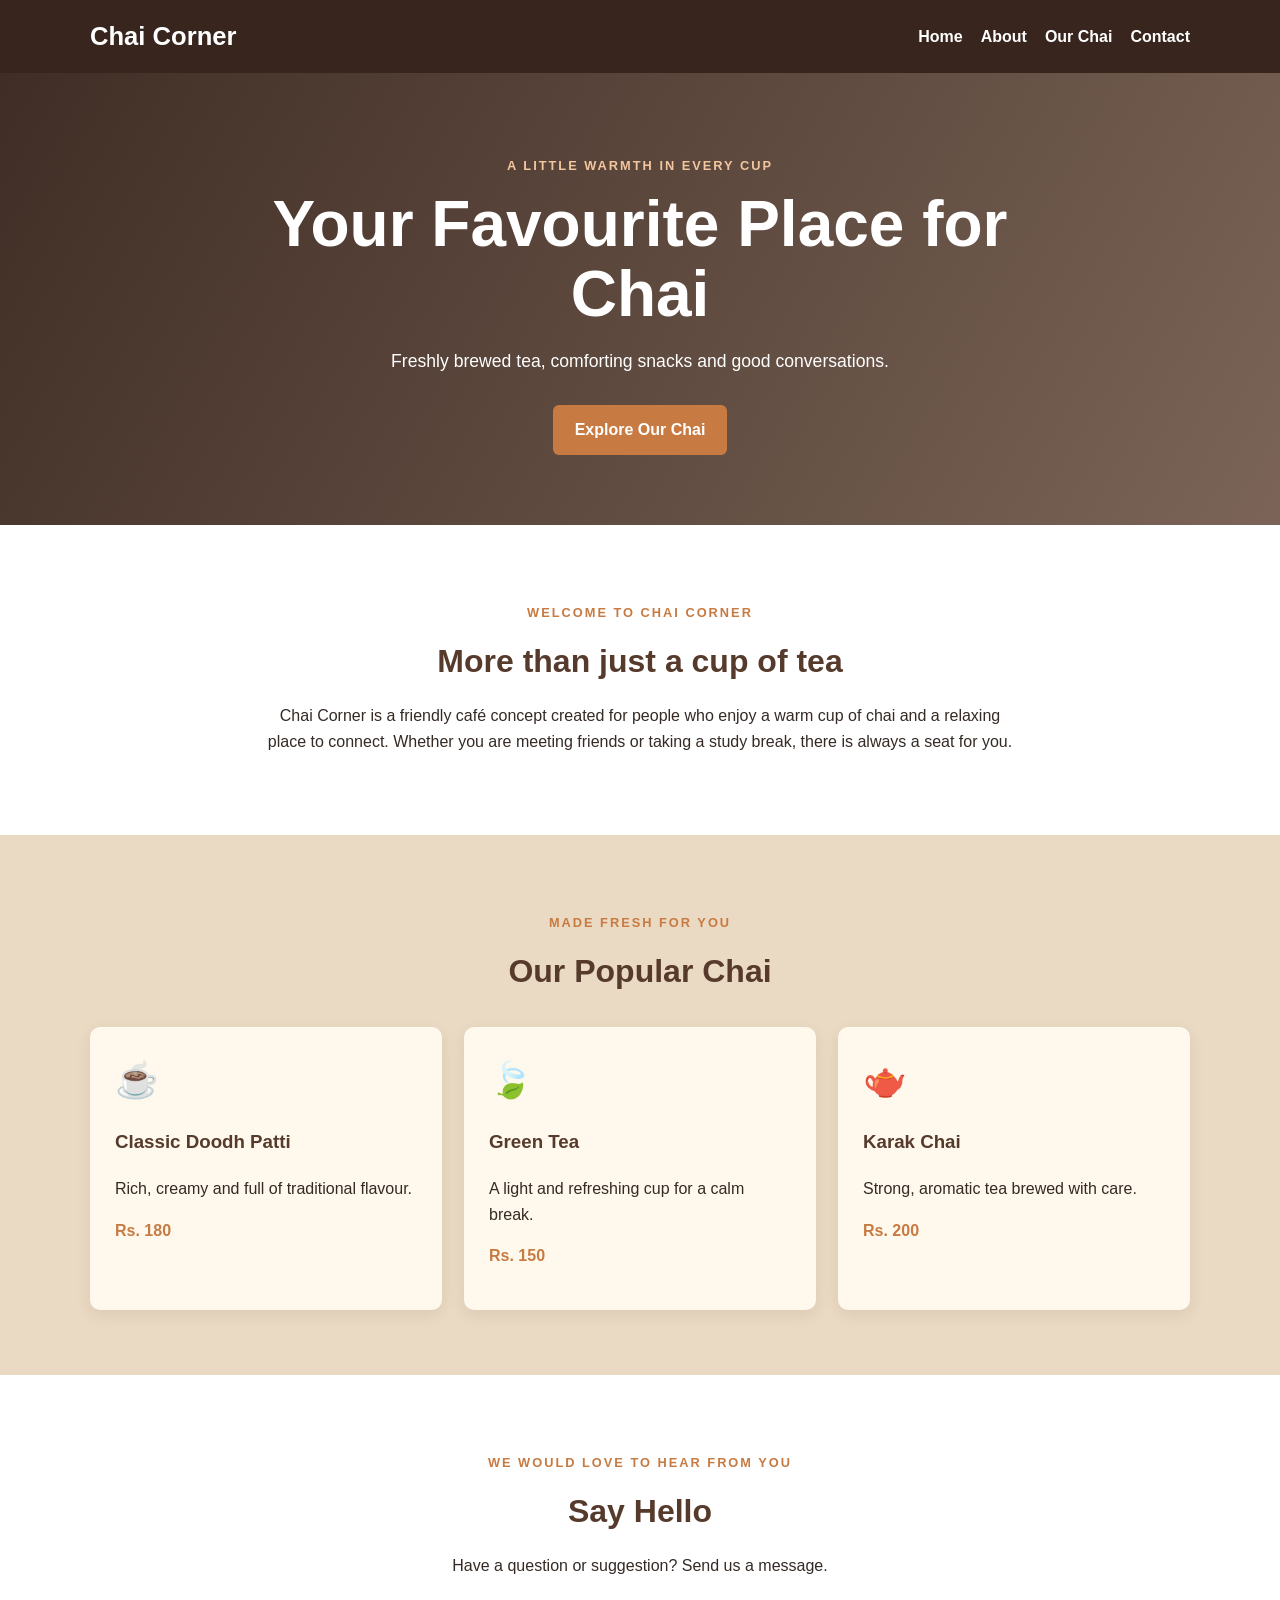
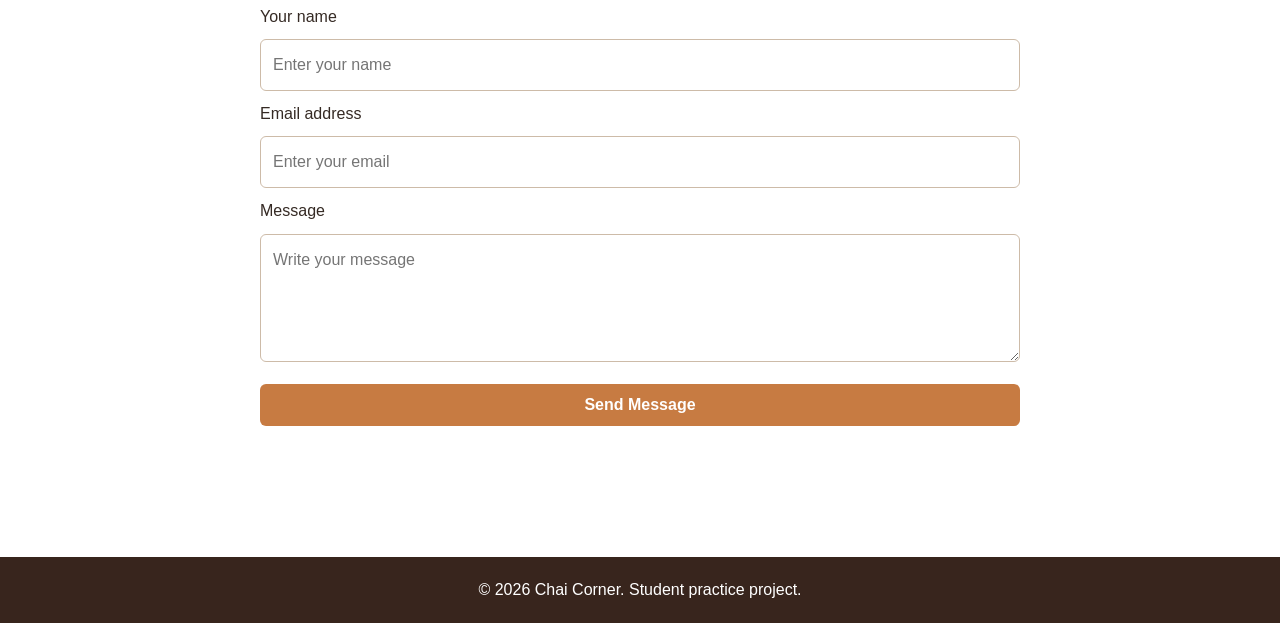
==== index.html @ 20c18619 "added lab 11" ====
<!DOCTYPE html>
<html lang="en">
<head>
    <meta charset="UTF-8">
    <meta name="viewport" content="width=device-width, initial-scale=1.0">
    <title>Chai Corner | Home</title>
    <link rel="stylesheet" href="style.css">
</head>
<body>
    <header class="site-header">
        <div class="container header-content">
            <h1 class="logo">Chai Corner</h1>
            <nav aria-label="Main navigation">
                <a href="#home">Home</a>
                <a href="#about">About</a>
                <a href="#menu">Our Chai</a>
                <a href="#contact">Contact</a>
            </nav>
        </div>
    </header>

    <main>
        <section class="hero" id="home">
            <div class="container hero-content">
                <p class="eyebrow">A little warmth in every cup</p>
                <h2>Your Favourite Place for Chai</h2>
                <p>Freshly brewed tea, comforting snacks and good conversations.</p>
                <a class="button" href="#menu">Explore Our Chai</a>
            </div>
        </section>

        <section class="section about" id="about">
            <div class="container narrow">
                <p class="eyebrow">Welcome to Chai Corner</p>
                <h2>More than just a cup of tea</h2>
                <p>Chai Corner is a friendly café concept created for people who enjoy a warm cup of chai and a relaxing place to connect. Whether you are meeting friends or taking a study break, there is always a seat for you.</p>
            </div>
        </section>

        <section class="section menu-section" id="menu">
            <div class="container">
                <p class="eyebrow">Made fresh for you</p>
                <h2>Our Popular Chai</h2>
                <div class="cards">
                    <article class="card">
                        <div class="card-icon" aria-hidden="true">☕</div>
                        <h3>Classic Doodh Patti</h3>
                        <p>Rich, creamy and full of traditional flavour.</p>
                        <p class="price">Rs. 180</p>
                    </article>
                    <article class="card">
                        <div class="card-icon" aria-hidden="true">🍃</div>
                        <h3>Green Tea</h3>
                        <p>A light and refreshing cup for a calm break.</p>
                        <p class="price">Rs. 150</p>
                    </article>
                    <article class="card">
                        <div class="card-icon" aria-hidden="true">🫖</div>
                        <h3>Karak Chai</h3>
                        <p>Strong, aromatic tea brewed with care.</p>
                        <p class="price">Rs. 200</p>
                    </article>
                </div>
            </div>
        </section>

        <section class="section contact" id="contact">
            <div class="container narrow">
                <p class="eyebrow">We would love to hear from you</p>
                <h2>Say Hello</h2>
                <p>Have a question or suggestion? Send us a message.</p>
                <form id="contactForm">
                    <label for="visitorName">Your name</label>
                    <input type="text" id="visitorName" name="visitorName" placeholder="Enter your name" required>

                    <label for="visitorEmail">Email address</label>
                    <input type="email" id="visitorEmail" name="visitorEmail" placeholder="Enter your email" required>

                    <label for="visitorMessage">Message</label>
                    <textarea id="visitorMessage" name="visitorMessage" rows="4" placeholder="Write your message" required></textarea>

                    <button class="button" type="submit">Send Message</button>
                    <p id="formMessage" class="form-message" role="status"></p>
                </form>
            </div>
        </section>
    </main>

    <footer>
        <div class="container">
            <p>&copy; 2026 Chai Corner. Student practice project.</p>
        </div>
    </footer>

    <script src="script.js"></script>
</body>
</html>
---- style.css ----
/* Chai Corner - Lab 11 starter stylesheet */
:root {
    --brown: #563b2d;
    --deep-brown: #38251d;
    --cream: #fff8ed;
    --beige: #ead9c3;
    --orange: #c77b42;
    --text: #352a24;
}

* {
    box-sizing: border-box;
}

html {
    scroll-behavior: smooth;
}

body {
    margin: 0;
    font-family: Arial, Helvetica, sans-serif;
    color: var(--text);
    background: var(--cream);
    line-height: 1.6;
}

.container {
    width: min(1100px, 90%);
    margin: 0 auto;
}

.narrow {
    max-width: 760px;
}

.site-header {
    background: var(--deep-brown);
    color: white;
    padding: 16px 0;
}

.header-content {
    display: flex;
    align-items: center;
    justify-content: space-between;
    gap: 20px;
}

.logo {
    margin: 0;
    font-size: 1.6rem;
}

nav {
    display: flex;
    flex-wrap: wrap;
    gap: 18px;
}

nav a {
    color: white;
    text-decoration: none;
    font-weight: bold;
}

nav a:hover {
    color: #f2c69e;
}

.hero {
    min-height: 390px;
    display: flex;
    align-items: center;
    color: white;
    background: linear-gradient(120deg, rgba(56, 37, 29, .96), rgba(86, 59, 45, .78));
    text-align: center;
}

.hero-content {
    padding: 70px 0;
}

.hero h2 {
    max-width: 760px;
    margin: 8px auto 14px;
    font-size: clamp(2.2rem, 6vw, 4rem);
    line-height: 1.1;
}

.hero p:not(.eyebrow) {
    font-size: 1.1rem;
}

.eyebrow {
    color: var(--orange);
    text-transform: uppercase;
    letter-spacing: 2px;
    font-size: .8rem;
    font-weight: bold;
}

.hero .eyebrow {
    color: #f2c69e;
}

.button {
    display: inline-block;
    border: 0;
    border-radius: 6px;
    padding: 12px 22px;
    margin-top: 12px;
    background: var(--orange);
    color: white;
    font-size: 1rem;
    font-weight: bold;
    text-decoration: none;
    cursor: pointer;
}

.button:hover {
    background: var(--brown);
}

.section {
    padding: 65px 0;
    text-align: center;
}

.section h2 {
    color: var(--brown);
    font-size: 2rem;
    margin: 5px 0 15px;
}

.about {
    background: white;
}

.menu-section {
    background: var(--beige);
}

.cards {
    display: grid;
    grid-template-columns: repeat(3, 1fr);
    gap: 22px;
    margin-top: 30px;
    text-align: left;
}

.card {
    background: var(--cream);
    padding: 25px;
    border-radius: 10px;
    box-shadow: 0 5px 16px rgba(56, 37, 29, .08);
}

.card-icon {
    font-size: 2.2rem;
}

.card h3 {
    color: var(--brown);
}

.price {
    color: var(--orange);
    font-weight: bold;
}

.contact {
    background: white;
}

form {
    display: grid;
    gap: 10px;
    text-align: left;
    margin-top: 25px;
}

input, textarea {
    width: 100%;
    padding: 12px;
    border: 1px solid #cdbba8;
    border-radius: 6px;
    font: inherit;
}

input:focus, textarea:focus {
    outline: 2px solid var(--orange);
    border-color: transparent;
}

.form-message {
    min-height: 24px;
    color: var(--brown);
    font-weight: bold;
}

footer {
    padding: 20px 0;
    background: var(--deep-brown);
    color: white;
    text-align: center;
}

footer p {
    margin: 0;
}

@media (max-width: 700px) {
    .header-content {
        flex-direction: column;
    }

    nav {
        justify-content: center;
    }

    .cards {
        grid-template-columns: 1fr;
    }

    .section {
        padding: 45px 0;
    }
}
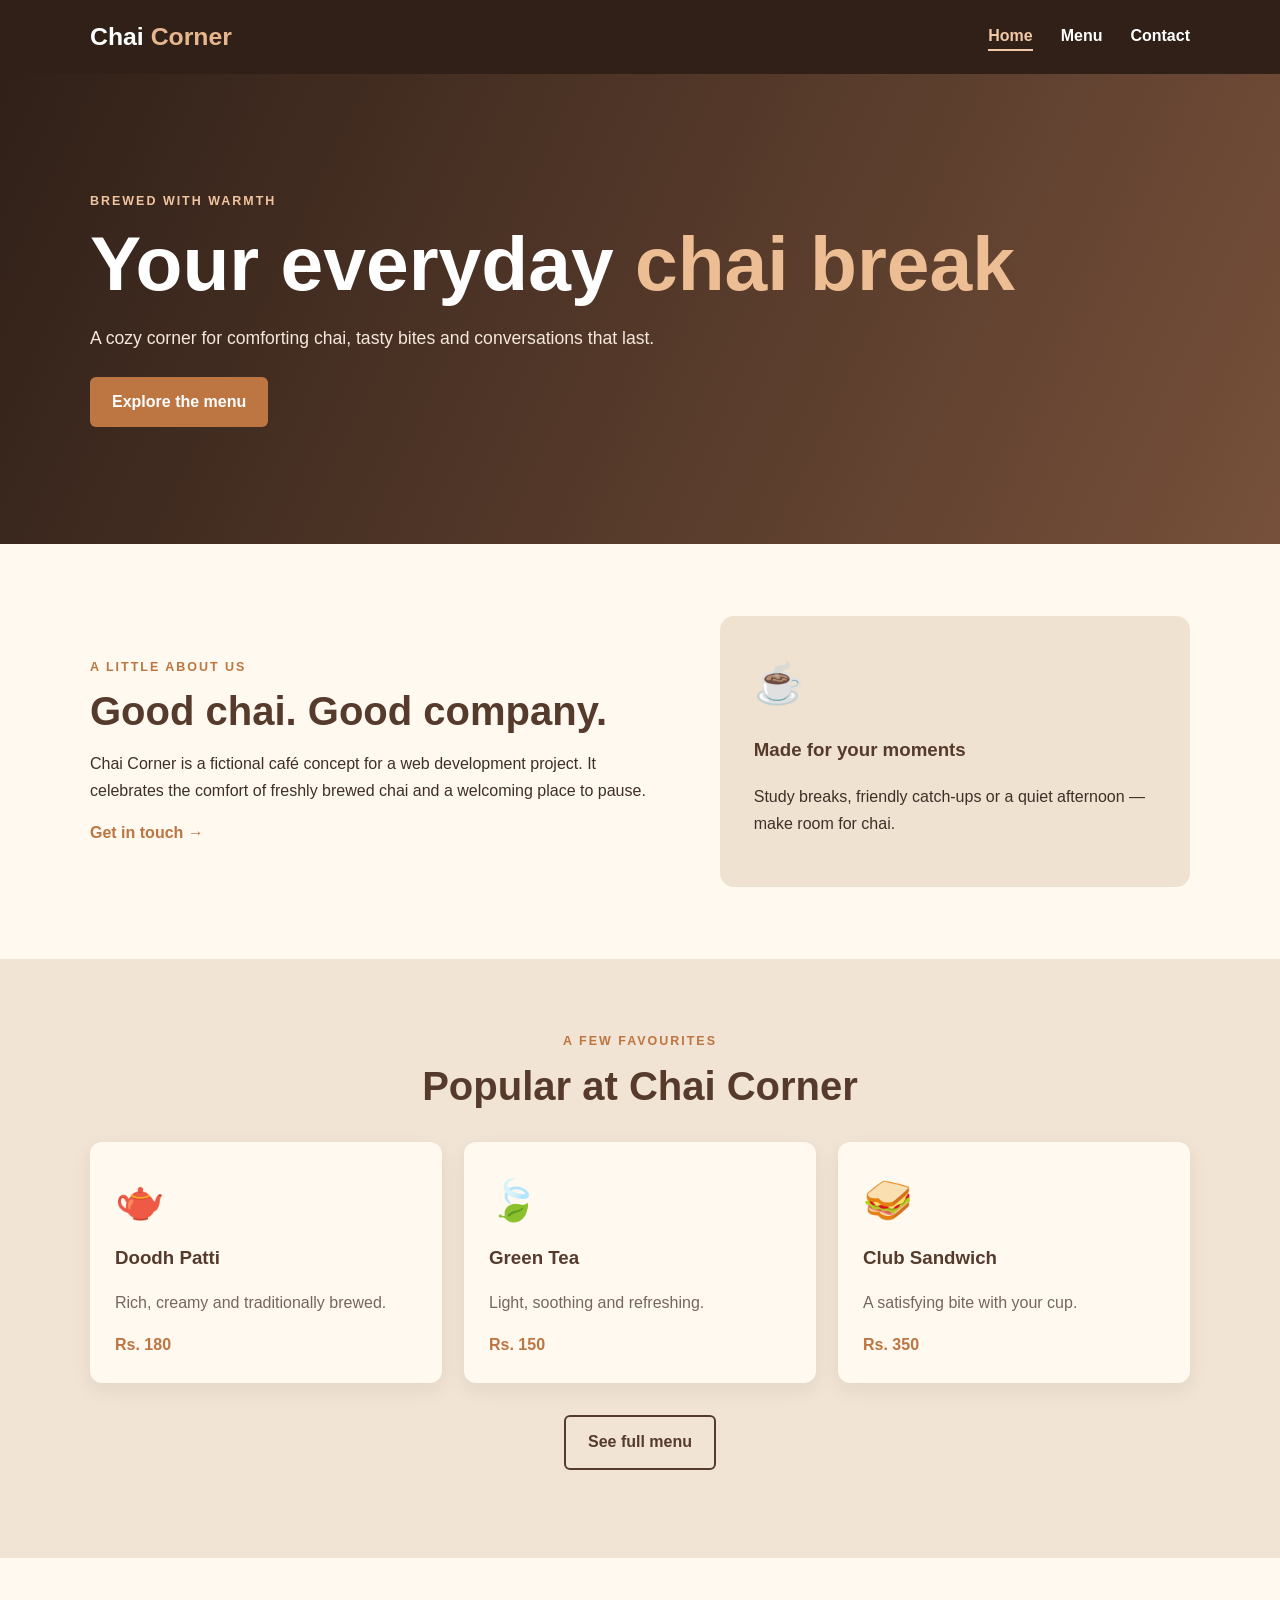
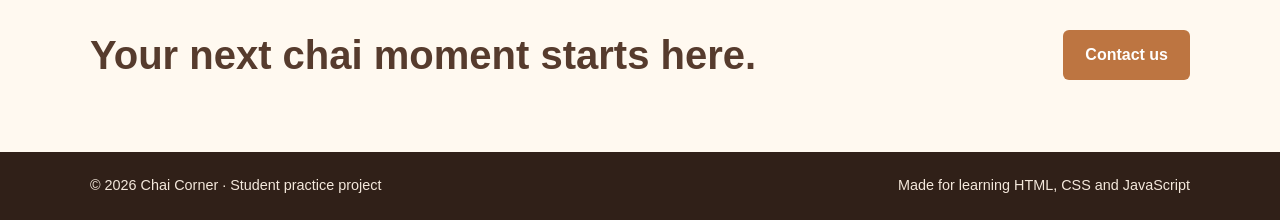
==== commit 55c7266f: "added lab 12 files" ====
--- a/index.html
+++ b/index.html
@@ -1,97 +1,10 @@
-<!DOCTYPE html>
-<html lang="en">
-<head>
-    <meta charset="UTF-8">
-    <meta name="viewport" content="width=device-width, initial-scale=1.0">
-    <title>Chai Corner | Home</title>
-    <link rel="stylesheet" href="style.css">
-</head>
+<!doctype html>
+<html lang="en"><head><meta charset="UTF-8"><meta name="viewport" content="width=device-width,initial-scale=1"><title>Chai Corner | Home</title><link rel="stylesheet" href="style.css"></head>
 <body>
-    <header class="site-header">
-        <div class="container header-content">
-            <h1 class="logo">Chai Corner</h1>
-            <nav aria-label="Main navigation">
-                <a href="#home">Home</a>
-                <a href="#about">About</a>
-                <a href="#menu">Our Chai</a>
-                <a href="#contact">Contact</a>
-            </nav>
-        </div>
-    </header>
-
-    <main>
-        <section class="hero" id="home">
-            <div class="container hero-content">
-                <p class="eyebrow">A little warmth in every cup</p>
-                <h2>Your Favourite Place for Chai</h2>
-                <p>Freshly brewed tea, comforting snacks and good conversations.</p>
-                <a class="button" href="#menu">Explore Our Chai</a>
-            </div>
-        </section>
-
-        <section class="section about" id="about">
-            <div class="container narrow">
-                <p class="eyebrow">Welcome to Chai Corner</p>
-                <h2>More than just a cup of tea</h2>
-                <p>Chai Corner is a friendly café concept created for people who enjoy a warm cup of chai and a relaxing place to connect. Whether you are meeting friends or taking a study break, there is always a seat for you.</p>
-            </div>
-        </section>
-
-        <section class="section menu-section" id="menu">
-            <div class="container">
-                <p class="eyebrow">Made fresh for you</p>
-                <h2>Our Popular Chai</h2>
-                <div class="cards">
-                    <article class="card">
-                        <div class="card-icon" aria-hidden="true">☕</div>
-                        <h3>Classic Doodh Patti</h3>
-                        <p>Rich, creamy and full of traditional flavour.</p>
-                        <p class="price">Rs. 180</p>
-                    </article>
-                    <article class="card">
-                        <div class="card-icon" aria-hidden="true">🍃</div>
-                        <h3>Green Tea</h3>
-                        <p>A light and refreshing cup for a calm break.</p>
-                        <p class="price">Rs. 150</p>
-                    </article>
-                    <article class="card">
-                        <div class="card-icon" aria-hidden="true">🫖</div>
-                        <h3>Karak Chai</h3>
-                        <p>Strong, aromatic tea brewed with care.</p>
-                        <p class="price">Rs. 200</p>
-                    </article>
-                </div>
-            </div>
-        </section>
-
-        <section class="section contact" id="contact">
-            <div class="container narrow">
-                <p class="eyebrow">We would love to hear from you</p>
-                <h2>Say Hello</h2>
-                <p>Have a question or suggestion? Send us a message.</p>
-                <form id="contactForm">
-                    <label for="visitorName">Your name</label>
-                    <input type="text" id="visitorName" name="visitorName" placeholder="Enter your name" required>
-
-                    <label for="visitorEmail">Email address</label>
-                    <input type="email" id="visitorEmail" name="visitorEmail" placeholder="Enter your email" required>
-
-                    <label for="visitorMessage">Message</label>
-                    <textarea id="visitorMessage" name="visitorMessage" rows="4" placeholder="Write your message" required></textarea>
-
-                    <button class="button" type="submit">Send Message</button>
-                    <p id="formMessage" class="form-message" role="status"></p>
-                </form>
-            </div>
-        </section>
-    </main>
-
-    <footer>
-        <div class="container">
-            <p>&copy; 2026 Chai Corner. Student practice project.</p>
-        </div>
-    </footer>
-
-    <script src="script.js"></script>
-</body>
-</html>
+<header><div class="container nav"><a class="brand" href="index.html">Chai <span>Corner</span></a><button id="navToggle" aria-expanded="false">☰</button><nav id="siteNav"><a class="active" href="index.html">Home</a><a href="menu.html">Menu</a><a href="contact.html">Contact</a></nav></div></header>
+<main>
+<section class="hero"><div class="container"><p class="eyebrow">Brewed with warmth</p><h1>Your everyday <em>chai break</em></h1><p>A cozy corner for comforting chai, tasty bites and conversations that last.</p><a class="button" href="menu.html">Explore the menu</a></div></section>
+<section class="container section split"><div><p class="eyebrow">A little about us</p><h2>Good chai. Good company.</h2><p>Chai Corner is a fictional café concept for a web development project. It celebrates the comfort of freshly brewed chai and a welcoming place to pause.</p><a class="text-link" href="contact.html">Get in touch →</a></div><div class="feature"><div class="emoji">☕</div><h3>Made for your moments</h3><p>Study breaks, friendly catch-ups or a quiet afternoon — make room for chai.</p></div></section>
+<section class="section soft"><div class="container"><div class="heading"><p class="eyebrow">A few favourites</p><h2>Popular at Chai Corner</h2></div><div class="cards"><article class="card"><div class="emoji">🫖</div><h3>Doodh Patti</h3><p>Rich, creamy and traditionally brewed.</p><b>Rs. 180</b></article><article class="card"><div class="emoji">🍃</div><h3>Green Tea</h3><p>Light, soothing and refreshing.</p><b>Rs. 150</b></article><article class="card"><div class="emoji">🥪</div><h3>Club Sandwich</h3><p>A satisfying bite with your cup.</p><b>Rs. 350</b></article></div><p class="center"><a class="button outline" href="menu.html">See full menu</a></p></div></section>
+<section class="container section callout"><h2>Your next chai moment starts here.</h2><a class="button" href="contact.html">Contact us</a></section>
+</main><footer><div class="container foot"><p>© 2026 Chai Corner · Student practice project</p><p>Made for learning HTML, CSS and JavaScript</p></div></footer><script src="script.js"></script></body></html>
--- a/style.css
+++ b/style.css
@@ -1,228 +1,8 @@
-/* Chai Corner - Lab 11 starter stylesheet */
-:root {
-    --brown: #563b2d;
-    --deep-brown: #38251d;
-    --cream: #fff8ed;
-    --beige: #ead9c3;
-    --orange: #c77b42;
-    --text: #352a24;
-}
-
-* {
-    box-sizing: border-box;
-}
-
-html {
-    scroll-behavior: smooth;
-}
-
-body {
-    margin: 0;
-    font-family: Arial, Helvetica, sans-serif;
-    color: var(--text);
-    background: var(--cream);
-    line-height: 1.6;
-}
-
-.container {
-    width: min(1100px, 90%);
-    margin: 0 auto;
-}
-
-.narrow {
-    max-width: 760px;
-}
-
-.site-header {
-    background: var(--deep-brown);
-    color: white;
-    padding: 16px 0;
-}
-
-.header-content {
-    display: flex;
-    align-items: center;
-    justify-content: space-between;
-    gap: 20px;
-}
-
-.logo {
-    margin: 0;
-    font-size: 1.6rem;
-}
-
-nav {
-    display: flex;
-    flex-wrap: wrap;
-    gap: 18px;
-}
-
-nav a {
-    color: white;
-    text-decoration: none;
-    font-weight: bold;
-}
-
-nav a:hover {
-    color: #f2c69e;
-}
-
-.hero {
-    min-height: 390px;
-    display: flex;
-    align-items: center;
-    color: white;
-    background: linear-gradient(120deg, rgba(56, 37, 29, .96), rgba(86, 59, 45, .78));
-    text-align: center;
-}
-
-.hero-content {
-    padding: 70px 0;
-}
-
-.hero h2 {
-    max-width: 760px;
-    margin: 8px auto 14px;
-    font-size: clamp(2.2rem, 6vw, 4rem);
-    line-height: 1.1;
-}
-
-.hero p:not(.eyebrow) {
-    font-size: 1.1rem;
-}
-
-.eyebrow {
-    color: var(--orange);
-    text-transform: uppercase;
-    letter-spacing: 2px;
-    font-size: .8rem;
-    font-weight: bold;
-}
-
-.hero .eyebrow {
-    color: #f2c69e;
-}
-
-.button {
-    display: inline-block;
-    border: 0;
-    border-radius: 6px;
-    padding: 12px 22px;
-    margin-top: 12px;
-    background: var(--orange);
-    color: white;
-    font-size: 1rem;
-    font-weight: bold;
-    text-decoration: none;
-    cursor: pointer;
-}
-
-.button:hover {
-    background: var(--brown);
-}
-
-.section {
-    padding: 65px 0;
-    text-align: center;
-}
-
-.section h2 {
-    color: var(--brown);
-    font-size: 2rem;
-    margin: 5px 0 15px;
-}
-
-.about {
-    background: white;
-}
-
-.menu-section {
-    background: var(--beige);
-}
-
-.cards {
-    display: grid;
-    grid-template-columns: repeat(3, 1fr);
-    gap: 22px;
-    margin-top: 30px;
-    text-align: left;
-}
-
-.card {
-    background: var(--cream);
-    padding: 25px;
-    border-radius: 10px;
-    box-shadow: 0 5px 16px rgba(56, 37, 29, .08);
-}
-
-.card-icon {
-    font-size: 2.2rem;
-}
-
-.card h3 {
-    color: var(--brown);
-}
-
-.price {
-    color: var(--orange);
-    font-weight: bold;
-}
-
-.contact {
-    background: white;
-}
-
-form {
-    display: grid;
-    gap: 10px;
-    text-align: left;
-    margin-top: 25px;
-}
-
-input, textarea {
-    width: 100%;
-    padding: 12px;
-    border: 1px solid #cdbba8;
-    border-radius: 6px;
-    font: inherit;
-}
-
-input:focus, textarea:focus {
-    outline: 2px solid var(--orange);
-    border-color: transparent;
-}
-
-.form-message {
-    min-height: 24px;
-    color: var(--brown);
-    font-weight: bold;
-}
-
-footer {
-    padding: 20px 0;
-    background: var(--deep-brown);
-    color: white;
-    text-align: center;
-}
-
-footer p {
-    margin: 0;
-}
-
-@media (max-width: 700px) {
-    .header-content {
-        flex-direction: column;
-    }
-
-    nav {
-        justify-content: center;
-    }
-
-    .cards {
-        grid-template-columns: 1fr;
-    }
-
-    .section {
-        padding: 45px 0;
-    }
-}
+/* Chai Corner Lab 12 shared stylesheet */
+:root{--brown:#563b2d;--dark:#302018;--cream:#fff9f0;--sand:#f0e2d0;--orange:#bd7541;--text:#3d3028;--muted:#75675e}
+*{box-sizing:border-box}html{scroll-behavior:smooth}body{margin:0;background:var(--cream);color:var(--text);font:16px/1.65 Arial,Helvetica,sans-serif}
+.container{width:min(1100px,90%);margin:auto}header{background:var(--dark);color:white;position:sticky;top:0;z-index:5}.nav{min-height:74px;display:flex;align-items:center;justify-content:space-between;gap:20px}.brand{font-size:1.55rem;font-weight:800;color:white;text-decoration:none}.brand span{color:#e6b78f}nav{display:flex;gap:28px}nav a{color:white;text-decoration:none;font-weight:bold;border-bottom:2px solid transparent}nav a:hover,nav a.active{color:#f1c9a7;border-color:#f1c9a7}#navToggle{display:none}
+.hero{min-height:470px;display:flex;align-items:center;color:white;background:linear-gradient(115deg,#302018,#76503a)}.hero .container{padding:80px 0}.eyebrow{color:var(--orange);font-size:.78rem;font-weight:800;letter-spacing:2px;text-transform:uppercase;margin:0 0 10px}.hero .eyebrow{color:#f0c49f}h1{font-size:clamp(2.6rem,7vw,4.8rem);line-height:1.1;margin:0 0 18px}h1 em{color:#edbd94;font-style:normal}.hero p:not(.eyebrow){max-width:570px;color:#f5e8dc;font-size:1.1rem;margin-bottom:24px}
+.button{display:inline-block;background:var(--orange);color:white;border:0;border-radius:6px;padding:12px 22px;text-decoration:none;font:inherit;font-weight:bold;cursor:pointer}.button:hover{background:var(--brown)}.outline{background:transparent;color:var(--brown);border:2px solid var(--brown)}.outline:hover{color:white}
+.section{padding:72px 0}.split{display:grid;grid-template-columns:1.1fr .9fr;gap:55px;align-items:center}h2{color:var(--brown);font-size:clamp(1.8rem,4vw,2.5rem);line-height:1.2;margin:0 0 16px}.feature{padding:34px;background:var(--sand);border-radius:14px}.feature h3{color:var(--brown)}.emoji{font-size:2.5rem}.soft{background:#f1e4d4}.heading{text-align:center;margin-bottom:32px}.heading h2{margin:0}.cards{display:grid;grid-template-columns:repeat(3,1fr);gap:22px}.card{background:var(--cream);padding:25px;border-radius:12px;box-shadow:0 7px 20px #30201812}.card h3{color:var(--brown);margin:10px 0 5px}.card p{color:var(--muted)}.card b{color:var(--orange)}.center{text-align:center;margin-top:32px}.callout{display:flex;align-items:center;justify-content:space-between;gap:20px}.callout h2{margin:0}.banner{background:var(--sand);padding:60px 0;text-align:center}.banner h1{color:var(--brown);font-size:clamp(2.5rem,6vw,3.8rem);margin-bottom:8px}.banner p:last-child{color:var(--muted);margin:0}.form{background:white;padding:28px;border-radius:12px;box-shadow:0 7px 20px #30201812;display:grid;gap:10px}.form h2{font-size:1.7rem}.form label{font-weight:bold;color:var(--brown)}.form input,.form textarea{width:100%;padding:12px;border:1px solid #d8c6b3;border-radius:6px;font:inherit}.form input:focus,.form textarea:focus{outline:2px solid var(--orange)}#feedback{min-height:24px;color:var(--brown);font-weight:bold;margin:0}.note,small{color:var(--muted)}footer{background:var(--dark);color:#f4e8dc;padding:22px 0}.foot{display:flex;justify-content:space-between;gap:15px;flex-wrap:wrap}.foot p{margin:0;font-size:.9rem}.foot a{color:#f1c9a7}.text-link{color:var(--orange);font-weight:bold;text-decoration:none}
+@media(max-width:720px){.nav{flex-wrap:wrap;padding:12px 0}#navToggle{display:block;background:transparent;color:white;border:1px solid #806653;border-radius:5px;padding:7px 11px;font-size:1.2rem}nav{display:none;width:100%;flex-direction:column;gap:8px;padding:8px 0}nav.open{display:flex}.split{grid-template-columns:1fr;gap:28px}.cards{grid-template-columns:1fr}.section{padding:50px 0}.callout{align-items:flex-start;flex-direction:column}.hero{min-height:400px}}
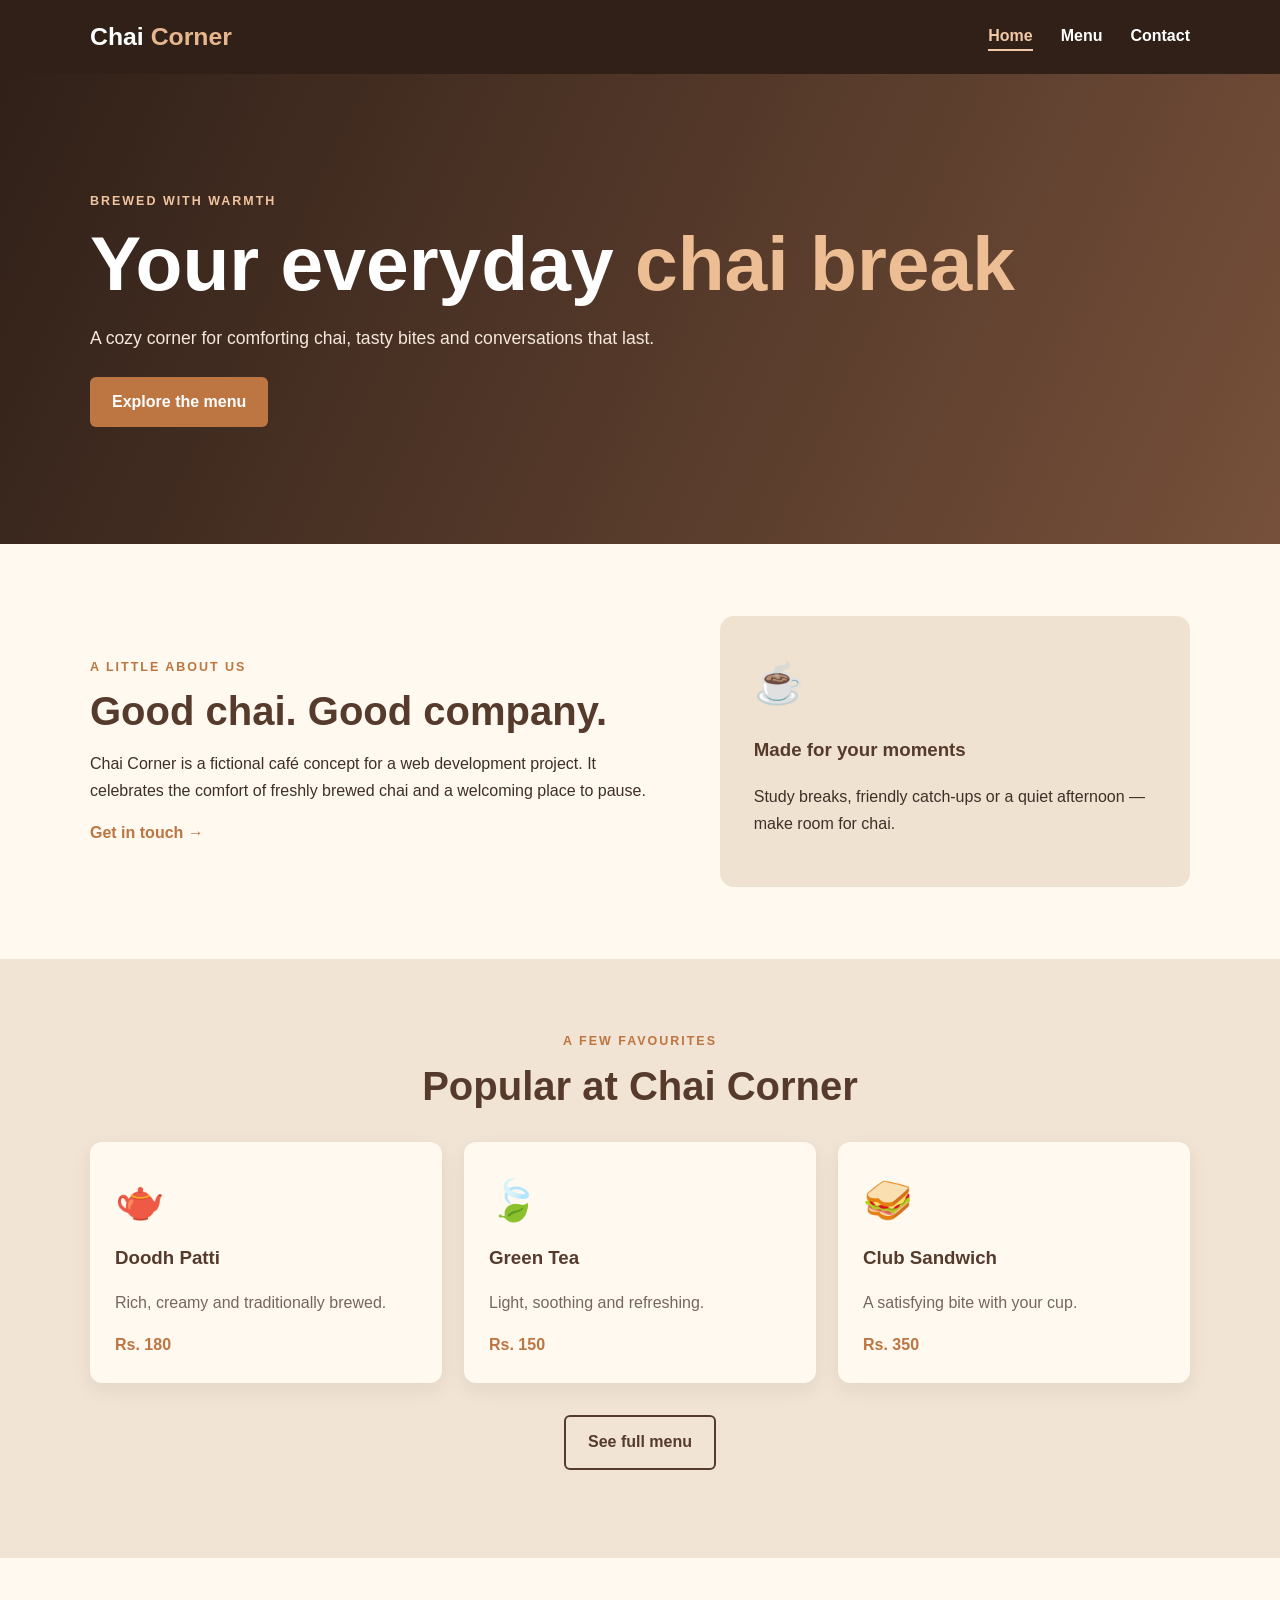
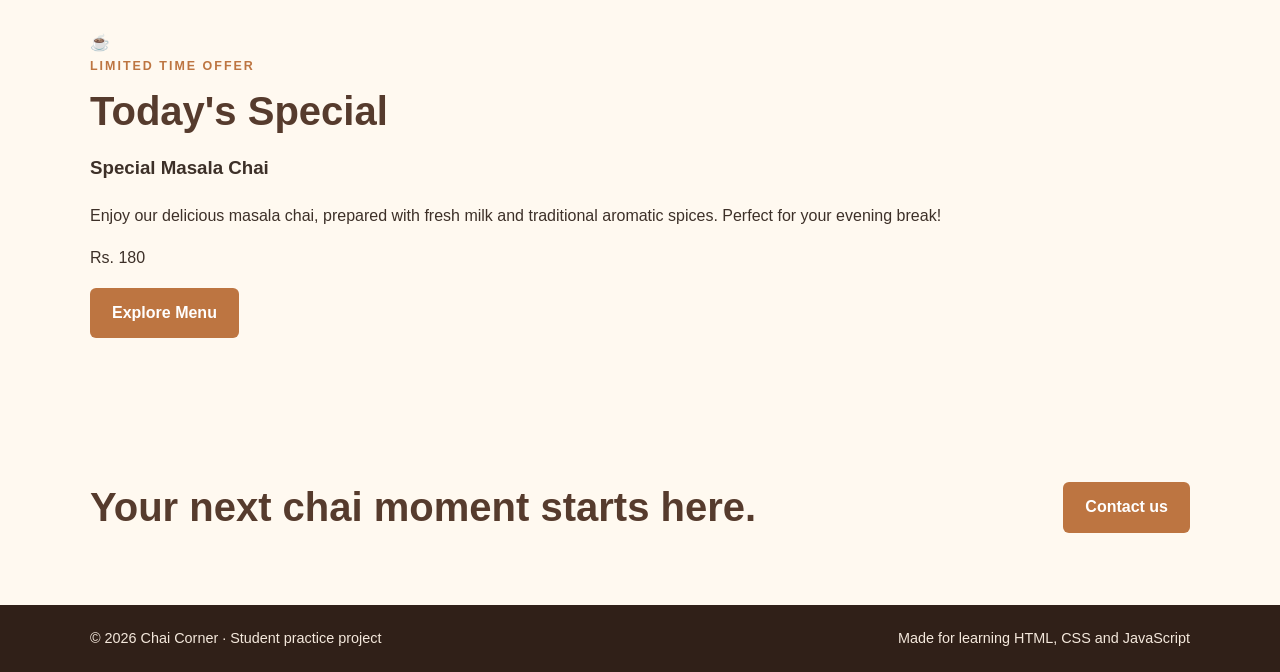
==== commit c22faa0d: "added feature" ====
--- a/index.html
+++ b/index.html
@@ -1,10 +1,146 @@
 <!doctype html>
-<html lang="en"><head><meta charset="UTF-8"><meta name="viewport" content="width=device-width,initial-scale=1"><title>Chai Corner | Home</title><link rel="stylesheet" href="style.css"></head>
+<html lang="en">
+<head>
+  <meta charset="UTF-8">
+  <meta name="viewport" content="width=device-width, initial-scale=1.0">
+  <title>Chai Corner | Home</title>
+  <link rel="stylesheet" href="style.css">
+</head>
+
 <body>
-<header><div class="container nav"><a class="brand" href="index.html">Chai <span>Corner</span></a><button id="navToggle" aria-expanded="false">☰</button><nav id="siteNav"><a class="active" href="index.html">Home</a><a href="menu.html">Menu</a><a href="contact.html">Contact</a></nav></div></header>
-<main>
-<section class="hero"><div class="container"><p class="eyebrow">Brewed with warmth</p><h1>Your everyday <em>chai break</em></h1><p>A cozy corner for comforting chai, tasty bites and conversations that last.</p><a class="button" href="menu.html">Explore the menu</a></div></section>
-<section class="container section split"><div><p class="eyebrow">A little about us</p><h2>Good chai. Good company.</h2><p>Chai Corner is a fictional café concept for a web development project. It celebrates the comfort of freshly brewed chai and a welcoming place to pause.</p><a class="text-link" href="contact.html">Get in touch →</a></div><div class="feature"><div class="emoji">☕</div><h3>Made for your moments</h3><p>Study breaks, friendly catch-ups or a quiet afternoon — make room for chai.</p></div></section>
-<section class="section soft"><div class="container"><div class="heading"><p class="eyebrow">A few favourites</p><h2>Popular at Chai Corner</h2></div><div class="cards"><article class="card"><div class="emoji">🫖</div><h3>Doodh Patti</h3><p>Rich, creamy and traditionally brewed.</p><b>Rs. 180</b></article><article class="card"><div class="emoji">🍃</div><h3>Green Tea</h3><p>Light, soothing and refreshing.</p><b>Rs. 150</b></article><article class="card"><div class="emoji">🥪</div><h3>Club Sandwich</h3><p>A satisfying bite with your cup.</p><b>Rs. 350</b></article></div><p class="center"><a class="button outline" href="menu.html">See full menu</a></p></div></section>
-<section class="container section callout"><h2>Your next chai moment starts here.</h2><a class="button" href="contact.html">Contact us</a></section>
-</main><footer><div class="container foot"><p>© 2026 Chai Corner · Student practice project</p><p>Made for learning HTML, CSS and JavaScript</p></div></footer><script src="script.js"></script></body></html>
+
+  <!-- Navigation -->
+  <header>
+    <div class="container nav">
+      <a class="brand" href="index.html">Chai <span>Corner</span></a>
+
+      <button id="navToggle" aria-expanded="false">☰</button>
+
+      <nav id="siteNav">
+        <a class="active" href="index.html">Home</a>
+        <a href="menu.html">Menu</a>
+        <a href="contact.html">Contact</a>
+      </nav>
+    </div>
+  </header>
+
+  <main>
+
+    <!-- Hero Section -->
+    <section class="hero">
+      <div class="container">
+        <p class="eyebrow">Brewed with warmth</p>
+        <h1>Your everyday <em>chai break</em></h1>
+        <p>
+          A cozy corner for comforting chai, tasty bites and
+          conversations that last.
+        </p>
+        <a class="button" href="menu.html">Explore the menu</a>
+      </div>
+    </section>
+
+    <!-- About Section -->
+    <section class="container section split">
+      <div>
+        <p class="eyebrow">A little about us</p>
+        <h2>Good chai. Good company.</h2>
+        <p>
+          Chai Corner is a fictional café concept for a web development
+          project. It celebrates the comfort of freshly brewed chai
+          and a welcoming place to pause.
+        </p>
+        <a class="text-link" href="contact.html">Get in touch →</a>
+      </div>
+
+      <div class="feature">
+        <div class="emoji">☕</div>
+        <h3>Made for your moments</h3>
+        <p>
+          Study breaks, friendly catch-ups or a quiet afternoon —
+          make room for chai.
+        </p>
+      </div>
+    </section>
+
+    <!-- Popular Items Section -->
+    <section class="section soft">
+      <div class="container">
+        <div class="heading">
+          <p class="eyebrow">A few favourites</p>
+          <h2>Popular at Chai Corner</h2>
+        </div>
+
+        <div class="cards">
+          <article class="card">
+            <div class="emoji">🫖</div>
+            <h3>Doodh Patti</h3>
+            <p>Rich, creamy and traditionally brewed.</p>
+            <b>Rs. 180</b>
+          </article>
+
+          <article class="card">
+            <div class="emoji">🍃</div>
+            <h3>Green Tea</h3>
+            <p>Light, soothing and refreshing.</p>
+            <b>Rs. 150</b>
+          </article>
+
+          <article class="card">
+            <div class="emoji">🥪</div>
+            <h3>Club Sandwich</h3>
+            <p>A satisfying bite with your cup.</p>
+            <b>Rs. 350</b>
+          </article>
+        </div>
+
+        <p class="center">
+          <a class="button outline" href="menu.html">See full menu</a>
+        </p>
+      </div>
+    </section>
+
+    <!-- NEW FEATURE: Today's Special -->
+    <section class="section todays-special">
+      <div class="container special-content">
+
+        <div class="special-icon" aria-hidden="true">☕</div>
+
+        <div class="special-details">
+          <p class="eyebrow">Limited Time Offer</p>
+          <h2>Today's Special</h2>
+          <h3>Special Masala Chai</h3>
+
+          <p>
+            Enjoy our delicious masala chai, prepared with fresh milk
+            and traditional aromatic spices. Perfect for your
+            evening break!
+          </p>
+
+          <p class="special-price">Rs. 180</p>
+
+          <a href="menu.html" class="button">Explore Menu</a>
+        </div>
+
+      </div>
+    </section>
+
+    <!-- Contact Callout -->
+    <section class="container section callout">
+      <h2>Your next chai moment starts here.</h2>
+      <a class="button" href="contact.html">Contact us</a>
+    </section>
+
+  </main>
+
+  <!-- Footer -->
+  <footer>
+    <div class="container foot">
+      <p>© 2026 Chai Corner · Student practice project</p>
+      <p>Made for learning HTML, CSS and JavaScript</p>
+    </div>
+  </footer>
+
+  <script src="script.js"></script>
+
+</body>
+</html>
